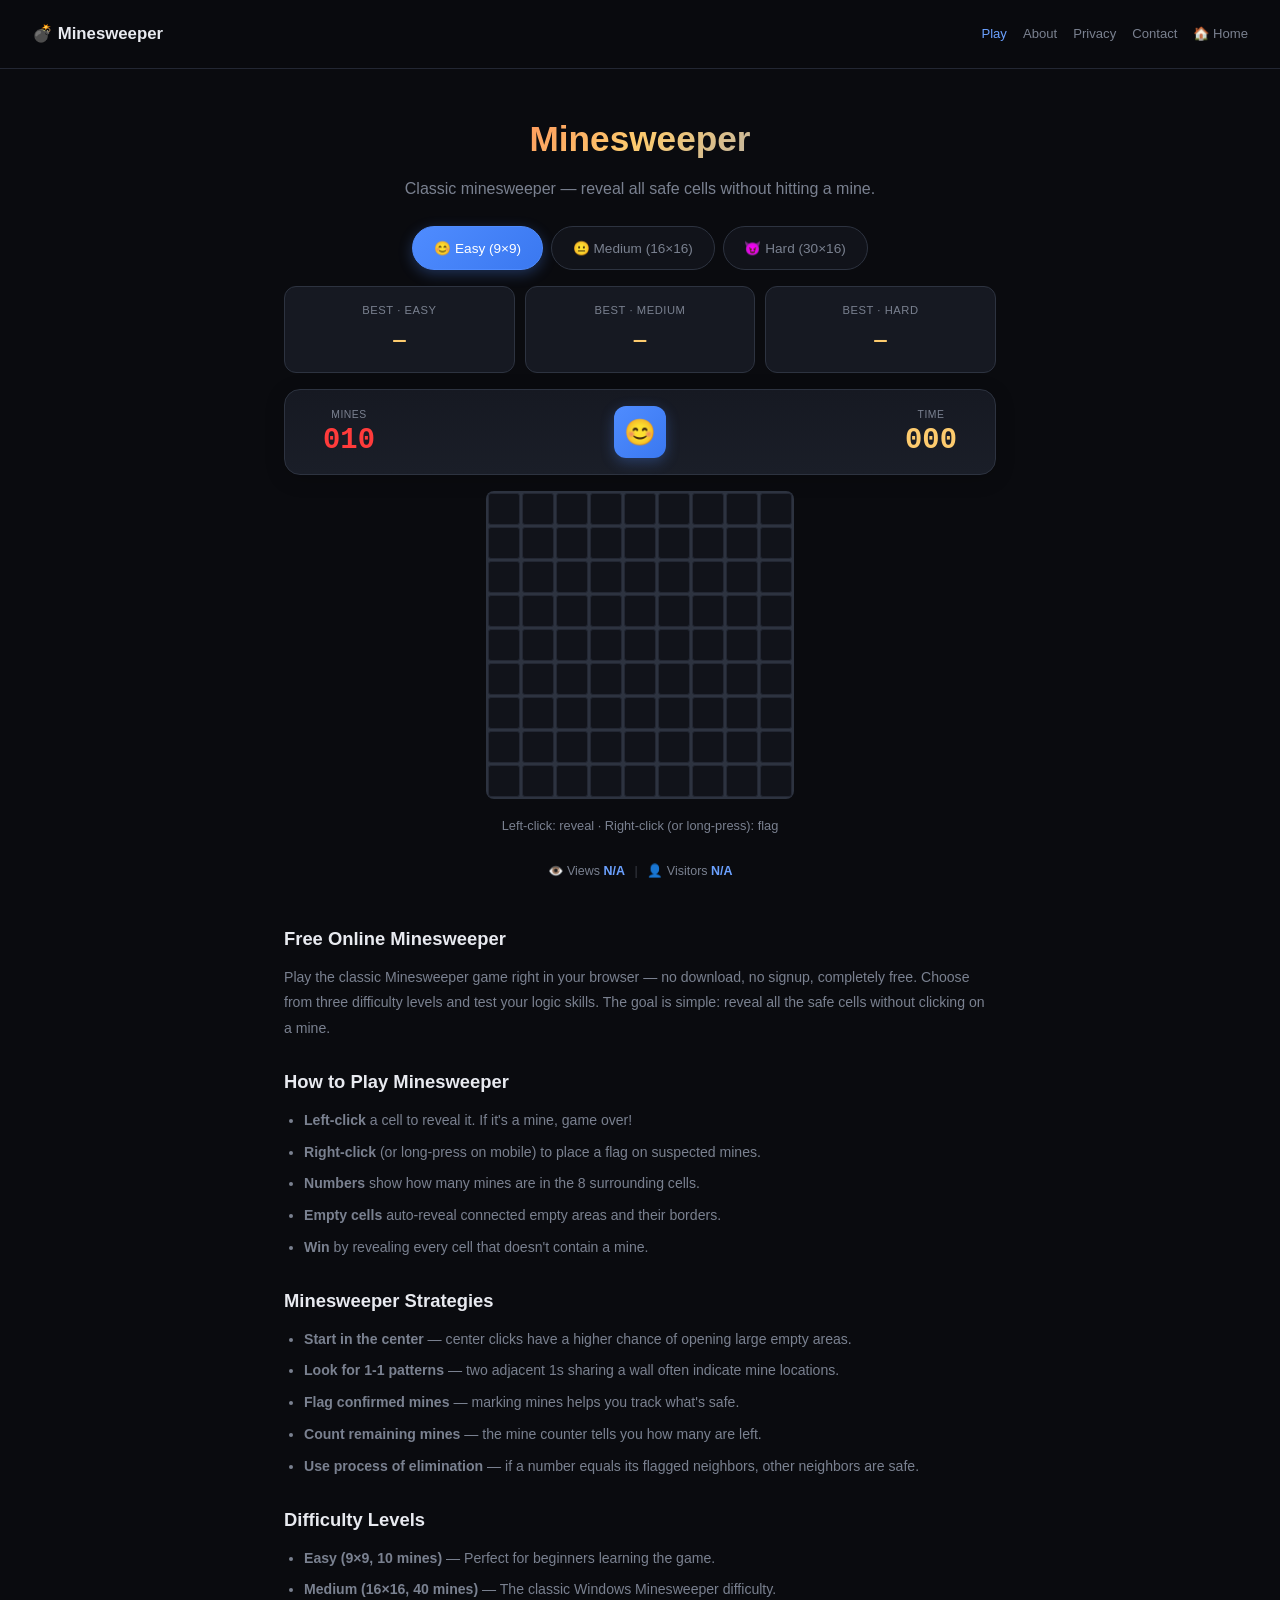
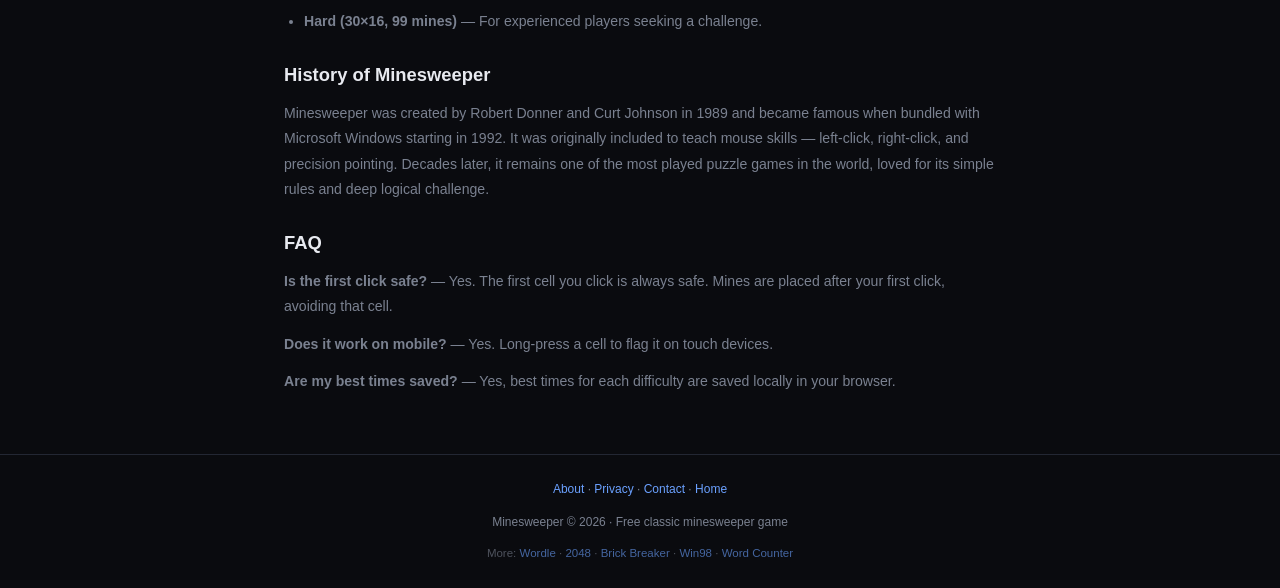
==== index.html @ c1b08ad4 "Fix ad empty space: controlled height + cross-origin iframe check" ====
<!DOCTYPE html>
<html lang="en">
<head>
    <meta charset="UTF-8">
    <link rel="preconnect" href="https://pagead2.googlesyndication.com">
    <link rel="dns-prefetch" href="https://pagead2.googlesyndication.com">
    <link rel="preconnect" href="https://api.counterapi.dev">
    <link rel="dns-prefetch" href="https://api.counterapi.dev">
    <meta name="viewport" content="width=device-width, initial-scale=1.0">
    <meta name="theme-color" content="#0a0b0f">
    <meta name="description" content="Play Minesweeper free online — classic minesweeper game with 3 difficulty levels. Left-click to reveal, right-click to flag mines. No download, no signup, works in your browser.">
    <meta name="keywords" content="minesweeper, play minesweeper, minesweeper online, minesweeper free, classic minesweeper, minesweeper game, play minesweeper online, mine sweeper">
    <meta name="robots" content="index, follow">
    <link rel="canonical" href="https://jimmywithfiona.com/minesweeper/">
    <link rel="icon" type="image/svg+xml" href="favicon.svg">
<link rel="apple-touch-icon" href="apple-touch-icon.png">    <script async src="https://pagead2.googlesyndication.com/pagead/js/adsbygoogle.js?client=ca-pub-1840337371416691" crossorigin="anonymous"></script>
    <meta property="og:type" content="website">
    <meta property="og:site_name" content="Minesweeper">
    <meta property="og:title" content="Minesweeper — Play Classic Minesweeper Free Online">
    <meta property="og:description" content="Play the classic minesweeper game free. 3 difficulty levels, timer, flag mines, auto-reveal. No download.">
    <meta property="og:url" content="https://jimmywithfiona.com/minesweeper/">
    <meta property="og:image" content="https://jimmywithfiona.com/minesweeper/og.png">
    <meta property="og:locale" content="en_US">
    <meta name="twitter:card" content="summary_large_image">
    <meta name="twitter:title" content="Minesweeper — Play Classic Minesweeper Free">
    <meta name="twitter:description" content="Play classic minesweeper online. 3 levels, timer, flag mines. Free.">
    <meta name="twitter:image" content="https://jimmywithfiona.com/minesweeper/og.png">
    <title>Minesweeper — Play Classic Minesweeper Free Online | No Download</title>
    <link rel="stylesheet" href="css/style.css">
    <script type="application/ld+json">
    {"@context":"https://schema.org","@type":"WebApplication","name":"Minesweeper","url":"https://jimmywithfiona.com/minesweeper/","description":"Free online classic minesweeper game. 3 difficulty levels, timer, flag mines, auto-reveal empty cells.","applicationCategory":"GameApplication","operatingSystem":"Any (Web Browser)","offers":{"@type":"Offer","price":"0","priceCurrency":"USD"}}
    </script>
    <script type="application/ld+json">
    {"@context":"https://schema.org","@type":"FAQPage","mainEntity":[
        {"@type":"Question","name":"How do you play Minesweeper?","acceptedAnswer":{"@type":"Answer","text":"Left-click to reveal a cell. If it's a mine, you lose. If it shows a number, that's how many mines are adjacent. Right-click to flag cells you think are mines. Reveal all non-mine cells to win."}},
        {"@type":"Question","name":"What do the numbers mean in Minesweeper?","acceptedAnswer":{"@type":"Answer","text":"Each number shows how many mines are in the 8 adjacent cells. Use these numbers to deduce where mines are hidden."}},
        {"@type":"Question","name":"What happens when I click an empty cell?","acceptedAnswer":{"@type":"Answer","text":"If a cell has zero adjacent mines, it automatically reveals all connected empty cells and their number borders. This is called a flood fill."}},
        {"@type":"Question","name":"Is this Minesweeper free?","acceptedAnswer":{"@type":"Answer","text":"Yes, completely free. No signup, no download. Play in your browser on desktop or mobile."}}
    ]}
    </script>
    <script type="application/ld+json">
    {"@context":"https://schema.org","@type":"BreadcrumbList","itemListElement":[{"@type":"ListItem","position":1,"name":"Home","item":"https://jimmywithfiona.com/"},{"@type":"ListItem","position":2,"name":"Minesweeper","item":"https://jimmywithfiona.com/minesweeper/"}]}
    </script>
</head>
<body>
<nav class="navbar">
    <a class="brand" href="/minesweeper/">💣 Minesweeper</a>
    <div class="nav-links">
        <a href="/minesweeper/" class="active">Play</a>
        <a href="about.html">About</a>
        <a href="privacy.html">Privacy</a>
        <a href="contact.html">Contact</a>
        <a href="/">🏠 Home</a>
    </div>
</nav>
<main>
<!-- AdSense Ad Unit -->
<ins class="adsbygoogle"
     style="display:block;max-height:280px;overflow:hidden;min-height:0"
     data-ad-client="ca-pub-1840337371416691"
     data-ad-slot="5549785669"
     data-ad-format="auto"
     data-full-width-responsive="true"></ins>
<script>
     (adsbygoogle = window.adsbygoogle || []).push({});
     window.addEventListener('load',function(){setTimeout(function(){document.querySelectorAll('ins.adsbygoogle[data-ad-slot="5549785669"]').forEach(function(el){try{var ifr=el.querySelector('iframe');if(ifr){var ib=ifr.contentWindow.document.body;if(!ib||ib.scrollHeight<10){el.style.display='none';}}}catch(e){var r=el.getBoundingClientRect();if(r.height<10){el.style.display='none';}}});},6000);});
</script>


    <h1>Minesweeper</h1>
    <p class="subtitle">Classic minesweeper — reveal all safe cells without hitting a mine.</p>

    <div class="diff-btns">
        <button class="diff-btn active" onclick="setDifficulty('easy',this)">😊 Easy (9×9)</button>
        <button class="diff-btn" onclick="setDifficulty('medium',this)">😐 Medium (16×16)</button>
        <button class="diff-btn" onclick="setDifficulty('hard',this)">😈 Hard (30×16)</button>
    </div>

    <div class="best-times">
        <div class="best-card"><div class="label">Best · Easy</div><div class="value" id="bestEasy">—</div></div>
        <div class="best-card"><div class="label">Best · Medium</div><div class="value" id="bestMedium">—</div></div>
        <div class="best-card"><div class="label">Best · Hard</div><div class="value" id="bestHard">—</div></div>
    </div>

    <div class="game-header">
        <div class="counter"><div class="label">Mines</div><div class="value" id="mineCount">010</div></div>
        <button class="reset-btn" onclick="newGame()" id="resetBtn" title="New Game">😊</button>
        <div class="counter timer"><div class="label">Time</div><div class="value" id="timer">000</div></div>
    </div>

    <div class="board-wrap"><div class="board" id="board"></div></div>

    <div class="status" id="status">
        <div class="title" id="statusTitle"></div>
        <div class="detail" id="statusDetail"></div>
    </div>

    <p style="text-align:center;color:var(--dim);font-size:.8rem;margin-bottom:1rem;">Left-click: reveal · Right-click (or long-press): flag</p>

    <div class="stats-footer">👁️ Views <strong id="pv">-</strong><span class="stat-divider">|</span>👤 Visitors <strong id="uv">-</strong></div>

    <div class="seo-section">
        <h2>Free Online Minesweeper</h2>
        <p>Play the classic Minesweeper game right in your browser — no download, no signup, completely free. Choose from three difficulty levels and test your logic skills. The goal is simple: reveal all the safe cells without clicking on a mine.</p>
        <h2>How to Play Minesweeper</h2>
        <ul>
            <li><strong>Left-click</strong> a cell to reveal it. If it's a mine, game over!</li>
            <li><strong>Right-click</strong> (or long-press on mobile) to place a flag on suspected mines.</li>
            <li><strong>Numbers</strong> show how many mines are in the 8 surrounding cells.</li>
            <li><strong>Empty cells</strong> auto-reveal connected empty areas and their borders.</li>
            <li><strong>Win</strong> by revealing every cell that doesn't contain a mine.</li>
        </ul>
        <h2>Minesweeper Strategies</h2>
        <ul>
            <li><strong>Start in the center</strong> — center clicks have a higher chance of opening large empty areas.</li>
            <li><strong>Look for 1-1 patterns</strong> — two adjacent 1s sharing a wall often indicate mine locations.</li>
            <li><strong>Flag confirmed mines</strong> — marking mines helps you track what's safe.</li>
            <li><strong>Count remaining mines</strong> — the mine counter tells you how many are left.</li>
            <li><strong>Use process of elimination</strong> — if a number equals its flagged neighbors, other neighbors are safe.</li>
        </ul>
        <h2>Difficulty Levels</h2>
        <ul>
            <li><strong>Easy (9×9, 10 mines)</strong> — Perfect for beginners learning the game.</li>
            <li><strong>Medium (16×16, 40 mines)</strong> — The classic Windows Minesweeper difficulty.</li>
            <li><strong>Hard (30×16, 99 mines)</strong> — For experienced players seeking a challenge.</li>
        </ul>
        <h2>History of Minesweeper</h2>
        <p>Minesweeper was created by Robert Donner and Curt Johnson in 1989 and became famous when bundled with Microsoft Windows starting in 1992. It was originally included to teach mouse skills — left-click, right-click, and precision pointing. Decades later, it remains one of the most played puzzle games in the world, loved for its simple rules and deep logical challenge.</p>
        <h2>FAQ</h2>
        <p><strong>Is the first click safe?</strong> — Yes. The first cell you click is always safe. Mines are placed after your first click, avoiding that cell.</p>
        <p><strong>Does it work on mobile?</strong> — Yes. Long-press a cell to flag it on touch devices.</p>
        <p><strong>Are my best times saved?</strong> — Yes, best times for each difficulty are saved locally in your browser.</p>
    </div>
</main>
<footer>
    <p><a href="about.html">About</a> · <a href="privacy.html">Privacy</a> · <a href="contact.html">Contact</a> · <a href="/">Home</a></p>
    <p style="margin-top:0.4rem;">Minesweeper © 2026 · Free classic minesweeper game</p>
    <div style="margin-top:0.6rem;font-size:0.72rem;opacity:0.6;">More: <a href="/wordle/">Wordle</a> · <a href="/game-2048/">2048</a> · <a href="/brick-breaker/">Brick Breaker</a> · <a href="/win98-simulator/">Win98</a> · <a href="/word-counter/">Word Counter</a></div>
</footer>
<script src="js/counter.js" defer></script>
<script>
const DIFFS = {
    easy:   { rows: 9,  cols: 9,  mines: 10 },
    medium: { rows: 16, cols: 16, mines: 40 },
    hard:   { rows: 16, cols: 30, mines: 99 },
};

let diff = "easy";
let rows, cols, mineCount;
let grid = [];
let revealed = [];
let flagged = [];
let gameOver = false;
let firstClick = true;
let flagsPlaced = 0;
let revealedCount = 0;
let timerInterval = null;
let startTime = null;
let elapsed = 0;

const board = document.getElementById("board");
const mineDisplay = document.getElementById("mineCount");
const timerDisplay = document.getElementById("timer");
const resetBtn = document.getElementById("resetBtn");

function setDifficulty(d, btn) {
    diff = d;
    document.querySelectorAll(".diff-btn").forEach(b => b.classList.remove("active"));
    btn.classList.add("active");
    newGame();
}

function newGame() {
    const cfg = DIFFS[diff];
    rows = cfg.rows; cols = cfg.cols; mineCount = cfg.mines;
    grid = []; revealed = []; flagged = [];
    gameOver = false; firstClick = true;
    flagsPlaced = 0; revealedCount = 0;
    elapsed = 0;
    clearInterval(timerInterval);
    timerDisplay.textContent = "000";
    mineDisplay.textContent = String(mineCount).padStart(3, "0");
    resetBtn.textContent = "😊";
    document.getElementById("status").classList.remove("show", "win", "lose");

    for (let r = 0; r < rows; r++) {
        grid[r] = []; revealed[r] = []; flagged[r] = [];
        for (let c = 0; c < cols; c++) {
            grid[r][c] = 0; revealed[r][c] = false; flagged[r][c] = false;
        }
    }
    renderBoard();
    loadBestTimes();
}

function placeMines(safeR, safeC) {
    let placed = 0;
    while (placed < mineCount) {
        const r = Math.floor(Math.random() * rows);
        const c = Math.floor(Math.random() * cols);
        if (grid[r][c] === -1) continue;
        if (Math.abs(r - safeR) <= 1 && Math.abs(c - safeC) <= 1) continue;
        grid[r][c] = -1;
        placed++;
    }
    for (let r = 0; r < rows; r++) {
        for (let c = 0; c < cols; c++) {
            if (grid[r][c] === -1) continue;
            let count = 0;
            for (let dr = -1; dr <= 1; dr++) {
                for (let dc = -1; dc <= 1; dc++) {
                    const nr = r + dr, nc = c + dc;
                    if (nr >= 0 && nr < rows && nc >= 0 && nc < cols && grid[nr][nc] === -1) count++;
                }
            }
            grid[r][c] = count;
        }
    }
}

function renderBoard() {
    board.innerHTML = "";
    board.style.gridTemplateColumns = "repeat(" + cols + ", auto)";
    for (let r = 0; r < rows; r++) {
        for (let c = 0; c < cols; c++) {
            const cell = document.createElement("div");
            cell.className = "cell";
            cell.dataset.r = r;
            cell.dataset.c = c;
            updateCell(cell, r, c);
            cell.addEventListener("click", e => handleClick(r, c));
            cell.addEventListener("contextmenu", e => { e.preventDefault(); handleFlag(r, c); });
            let pressTimer = null;
            cell.addEventListener("touchstart", e => {
                pressTimer = setTimeout(() => { handleFlag(r, c); pressTimer = null; }, 400);
            });
            cell.addEventListener("touchend", e => { if (pressTimer) { clearTimeout(pressTimer); pressTimer = null; } });
            board.appendChild(cell);
        }
    }
}

function updateCell(cell, r, c) {
    cell.className = "cell";
    cell.textContent = "";
    if (flagged[r][c]) {
        cell.classList.add("flagged");
    } else if (revealed[r][c]) {
        cell.classList.add("revealed");
        if (grid[r][c] === -1) {
            cell.classList.add("mine");
        } else if (grid[r][c] === 0) {
            cell.classList.add("empty");
        } else {
            cell.classList.add("n" + grid[r][c]);
            cell.textContent = grid[r][c];
        }
    }
}

function handleClick(r, c) {
    if (gameOver || flagged[r][c]) return;
    if (firstClick) {
        firstClick = false;
        placeMines(r, c);
        startTimer();
    }
    if (grid[r][c] === -1) {
        reveal(r, c);
        loseGame(r, c);
        return;
    }
    floodFill(r, c);
    renderAll();
    checkWin();
}

function handleFlag(r, c) {
    if (gameOver || revealed[r][c]) return;
    flagged[r][c] = !flagged[r][c];
    flagsPlaced += flagged[r][c] ? 1 : -1;
    mineDisplay.textContent = String(mineCount - flagsPlaced).padStart(3, "0");
    const cell = board.children[r * cols + c];
    updateCell(cell, r, c);
}

function reveal(r, c) {
    if (r < 0 || r >= rows || c < 0 || c >= cols) return;
    if (revealed[r][c] || flagged[r][c]) return;
    revealed[r][c] = true;
    revealedCount++;
}

function floodFill(r, c) {
    const stack = [[r, c]];
    while (stack.length) {
        const [cr, cc] = stack.pop();
        if (cr < 0 || cr >= rows || cc < 0 || cc >= cols) continue;
        if (revealed[cr][cc] || flagged[cr][cc]) continue;
        reveal(cr, cc);
        if (grid[cr][cc] === 0) {
            for (let dr = -1; dr <= 1; dr++) {
                for (let dc = -1; dc <= 1; dc++) {
                    if (dr === 0 && dc === 0) continue;
                    stack.push([cr + dr, cc + dc]);
                }
            }
        }
    }
}

function renderAll() {
    for (let r = 0; r < rows; r++) {
        for (let c = 0; c < cols; c++) {
            const cell = board.children[r * cols + c];
            updateCell(cell, r, c);
        }
    }
}

function startTimer() {
    startTime = Date.now();
    timerInterval = setInterval(() => {
        elapsed = Math.floor((Date.now() - startTime) / 1000);
        timerDisplay.textContent = String(Math.min(elapsed, 999)).padStart(3, "0");
    }, 1000);
}

function checkWin() {
    if (revealedCount === rows * cols - mineCount) {
        winGame();
    }
}

function winGame() {
    gameOver = true;
    clearInterval(timerInterval);
    resetBtn.textContent = "😎";
    for (let r = 0; r < rows; r++) {
        for (let c = 0; c < cols; c++) {
            if (grid[r][c] === -1 && !flagged[r][c]) {
                flagged[r][c] = true;
            }
        }
    }
    flagsPlaced = mineCount;
    mineDisplay.textContent = "000";
    renderAll();
    saveBestTime();
    const status = document.getElementById("status");
    document.getElementById("statusTitle").textContent = "🎉 You Win!";
    document.getElementById("statusDetail").textContent = "Time: " + elapsed + "s · " + diff.charAt(0).toUpperCase() + diff.slice(1);
    status.classList.add("show", "win");
}

function loseGame(explodeR, explodeC) {
    gameOver = true;
    clearInterval(timerInterval);
    resetBtn.textContent = "😵";
    for (let r = 0; r < rows; r++) {
        for (let c = 0; c < cols; c++) {
            if (grid[r][c] === -1 && !flagged[r][c]) {
                revealed[r][c] = true;
            }
            if (flagged[r][c] && grid[r][c] !== -1) {
                revealed[r][c] = true;
            }
        }
    }
    renderAll();
    const explodedCell = board.children[explodeR * cols + explodeC];
    explodedCell.classList.add("exploded");
    const status = document.getElementById("status");
    document.getElementById("statusTitle").textContent = "💥 Game Over";
    document.getElementById("statusDetail").textContent = "You hit a mine! Click 😵 to try again.";
    status.classList.add("show", "lose");
}

function saveBestTime() {
    const key = "mine_best_" + diff;
    const best = parseInt(localStorage.getItem(key) || "999");
    if (elapsed < best) {
        localStorage.setItem(key, elapsed);
    }
    loadBestTimes();
}

function loadBestTimes() {
    ["easy", "medium", "hard"].forEach(d => {
        const best = localStorage.getItem("mine_best_" + d);
        const el = document.getElementById("best" + d.charAt(0).toUpperCase() + d.slice(1));
        if (el) el.textContent = best ? best + "s" : "—";
    });
}

newGame();
</script>
</body>
</html>
---- css/style.css ----
*{margin:0;padding:0;box-sizing:border-box}
:root{--bg:#0a0b0f;--bg2:#11131a;--card:#161922;--card2:#1a1e28;--border:#232733;--border2:#2d3340;--text:#e8eaf0;--dim:#7a8190;--accent:#4f8cff;--hover:#6ba1ff;--green:#2ecc71;--red:#ff3b3b;--gold:#fdcb6e;--r:16px;
--c1:#4f8cff;--c2:#2ecc71;--c3:#ff3b3b;--c4:#9b59b6;--c5:#fdcb6e;--c6:#1abc9c;--c7:#e8eaf0;--c8:#7a8190}
body{font-family:-apple-system,BlinkMacSystemFont,"Segoe UI",Roboto,sans-serif;background:var(--bg);color:var(--text);min-height:100vh;line-height:1.7;overflow-x:hidden}
.navbar{display:flex;justify-content:space-between;align-items:center;padding:.75rem 2rem;border-bottom:1px solid var(--border);position:sticky;top:0;background:rgba(10,11,15,.92);backdrop-filter:blur(12px);z-index:50}
.navbar .brand{font-weight:800;color:var(--text);text-decoration:none;font-size:1.05rem;display:flex;align-items:center;gap:.4rem}
.navbar .nav-links{display:flex;gap:1rem}
.navbar .nav-links a{color:var(--dim);text-decoration:none;font-size:.82rem;transition:color .2s;min-height:44px;display:inline-flex;align-items:center}
.navbar .nav-links a:hover,.navbar .nav-links a.active{color:var(--hover)}
main{max-width:760px;margin:0 auto;padding:2.5rem 1.5rem 3rem}
h1{font-size:2.2rem;margin-bottom:.4rem;text-align:center;background:linear-gradient(135deg,#ff3b3b,#fdcb6e,#4f8cff);-webkit-background-clip:text;-webkit-text-fill-color:transparent;background-clip:text}
.subtitle{color:var(--dim);font-size:1rem;margin-bottom:1.5rem;text-align:center}
h2{font-size:1.15rem;margin:1.5rem 0 .6rem;color:var(--hover)}
p{margin-bottom:.75rem}a{color:var(--hover)}
ul{margin:0 0 1rem 1.25rem}li{margin-bottom:.4rem}

/* Difficulty buttons */
.diff-btns{display:flex;gap:.5rem;flex-wrap:wrap;justify-content:center;margin-bottom:1rem}
.diff-btn{background:var(--bg2);border:1px solid var(--border2);border-radius:999px;padding:.5rem 1.3rem;font-size:.85rem;color:var(--dim);cursor:pointer;transition:all .15s;font-family:inherit;min-height:44px;display:inline-flex;align-items:center}
.diff-btn:hover{border-color:var(--accent);color:var(--text)}
.diff-btn.active{background:linear-gradient(135deg,var(--accent),#3a78f0);border-color:var(--accent);color:#fff;box-shadow:0 4px 14px rgba(79,140,255,.3)}

/* Game header */
.game-header{background:linear-gradient(180deg,var(--card),var(--card2));border:1px solid var(--border2);border-radius:var(--r);padding:1rem 1.5rem;display:flex;justify-content:space-between;align-items:center;margin-bottom:1rem;box-shadow:0 4px 20px rgba(0,0,0,.2)}
.counter{display:flex;flex-direction:column;align-items:center;min-width:80px}
.counter .label{font-size:.65rem;color:var(--dim);text-transform:uppercase;letter-spacing:.05em}
.counter .value{font-size:1.8rem;font-weight:800;font-variant-numeric:tabular-nums;color:var(--red);font-family:"Courier New",monospace;line-height:1.2}
.counter.timer .value{color:var(--gold)}
.reset-btn{background:linear-gradient(135deg,var(--accent),#3a78f0);color:#fff;border:none;border-radius:12px;width:52px;height:52px;font-size:1.6rem;cursor:pointer;transition:transform .1s,box-shadow .15s;display:flex;align-items:center;justify-content:center;box-shadow:0 4px 14px rgba(79,140,255,.3)}
.reset-btn:hover{box-shadow:0 6px 20px rgba(79,140,255,.45)}
.reset-btn:active{transform:scale(.93)}

/* Board */
.board-wrap{display:flex;justify-content:center;margin-bottom:1rem;overflow-x:auto}
.board{display:grid;gap:2px;background:var(--border2);padding:2px;border-radius:8px;user-select:none}
.cell{width:32px;height:32px;background:var(--bg2);border:1px solid var(--border);border-radius:3px;display:flex;align-items:center;justify-content:center;font-size:1rem;font-weight:800;font-family:"Courier New",monospace;cursor:pointer;transition:background .1s;position:relative}
.cell:hover:not(.revealed):not(.flagged){background:var(--card)}
.cell.revealed{background:var(--card);cursor:default;border-color:transparent}
.cell.revealed.empty{background:rgba(255,255,255,.02)}
.cell.mine{background:var(--red)}
.cell.mine.exploded{background:#ff6b6b;animation:explode .3s}
.cell.flagged::after{content:"🚩";font-size:.8rem}
.cell.questioned::after{content:"❓";font-size:.7rem}
.cell.n1{color:var(--c1)}.cell.n2{color:var(--c2)}.cell.n3{color:var(--c3)}.cell.n4{color:var(--c4)}.cell.n5{color:var(--c5)}.cell.n6{color:var(--c6)}.cell.n7{color:var(--c7)}.cell.n8{color:var(--c8)}
@keyframes explode{0%{transform:scale(1)}50%{transform:scale(1.2)}100%{transform:scale(1)}}

/* Status */
.status{background:var(--card);border:1px solid var(--border2);border-radius:var(--r);padding:1rem 1.5rem;text-align:center;margin-bottom:1rem;display:none}
.status.show{display:block;animation:fade .2s}
.status.win{border-color:var(--green);background:linear-gradient(135deg,rgba(46,204,113,.1),transparent)}
.status.lose{border-color:var(--red);background:linear-gradient(135deg,rgba(255,59,59,.1),transparent)}
.status .title{font-size:1.3rem;font-weight:800}
.status.win .title{color:var(--green)}.status.lose .title{color:var(--red)}
.status .detail{color:var(--dim);font-size:.85rem;margin-top:.25rem}

/* Best times */
.best-times{display:grid;grid-template-columns:repeat(3,1fr);gap:.6rem;margin-bottom:1rem}
.best-card{background:var(--card);border:1px solid var(--border2);border-radius:12px;padding:.85rem;text-align:center}
.best-card .label{font-size:.7rem;color:var(--dim);text-transform:uppercase;letter-spacing:.05em}
.best-card .value{font-size:1.3rem;font-weight:800;color:var(--gold);font-variant-numeric:tabular-nums;font-family:"Courier New",monospace;margin-top:.2rem}

.btn{background:linear-gradient(135deg,var(--accent),#3a78f0);color:#fff;border:none;border-radius:10px;padding:.65rem 1.5rem;font-size:.88rem;font-weight:600;cursor:pointer;transition:transform .1s,box-shadow .15s;font-family:inherit;min-height:44px;box-shadow:0 4px 14px rgba(79,140,255,.3)}
.btn:hover{box-shadow:0 6px 20px rgba(79,140,255,.45)}
.btn:active{transform:scale(.97)}

.stats-footer{text-align:center;margin:1.5rem 0;font-size:.78rem;color:var(--dim)}
.stats-footer strong{color:var(--hover);font-variant-numeric:tabular-nums}
.stat-divider{margin:0 .6rem;opacity:.4}
footer{text-align:center;padding:1.5rem 2rem;color:var(--dim);font-size:.75rem;border-top:1px solid var(--border)}
footer a{color:var(--hover);text-decoration:none}
.seo-section{color:var(--dim);font-size:.88rem;margin-top:2.5rem;line-height:1.8}
.seo-section h2{color:var(--text)}

@keyframes fade{0%{opacity:0}100%{opacity:1}}

@media(max-width:600px){
  main{padding:2rem 1rem 3rem}
  h1{font-size:1.7rem}
  .cell{width:28px;height:28px;font-size:.9rem}
  .navbar{padding:.75rem 1rem}
  .navbar .nav-links{gap:.6rem}
  .game-header{padding:.75rem 1rem}
  .counter .value{font-size:1.5rem}
}
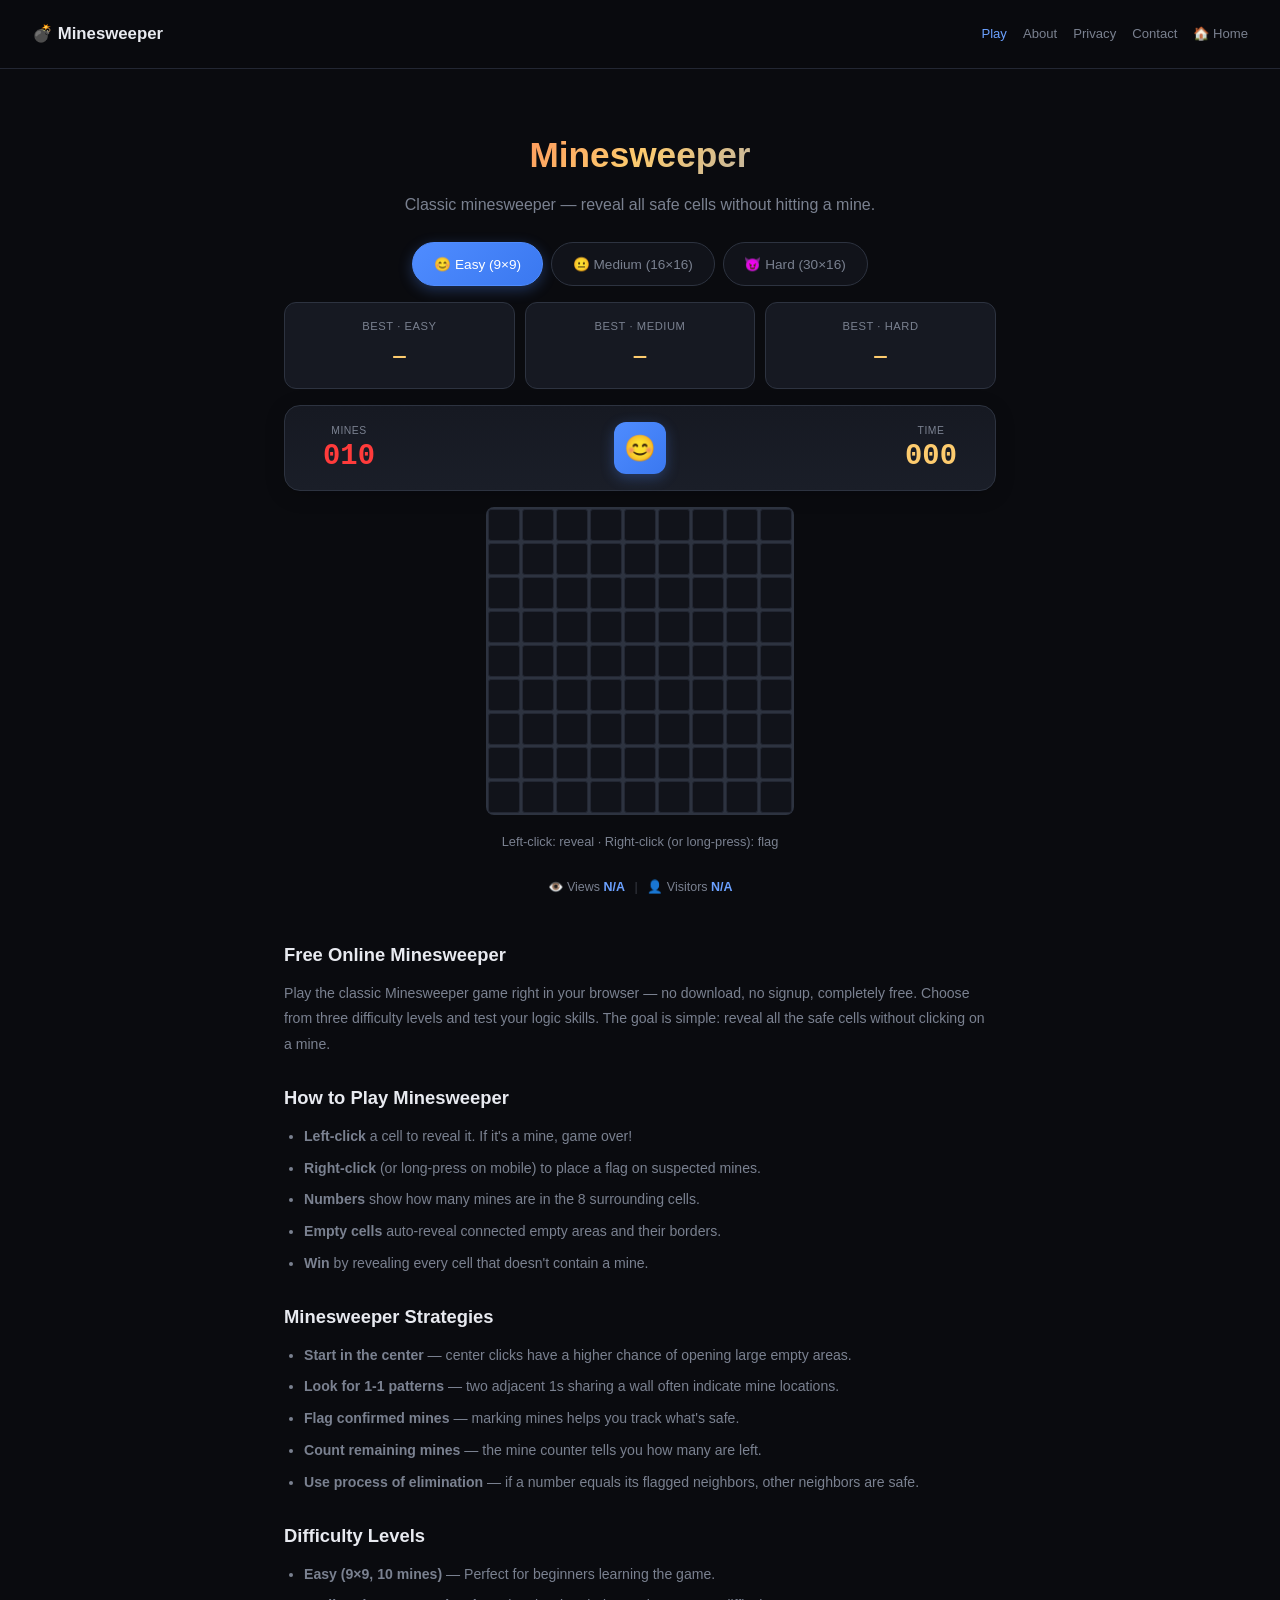
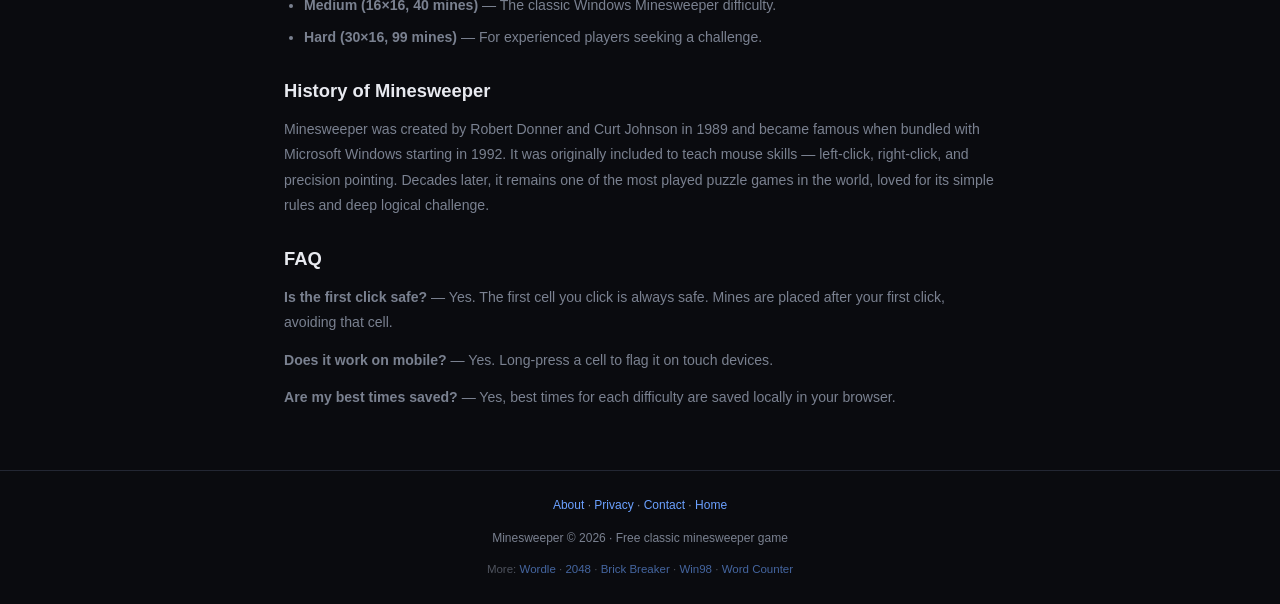
==== commit b9a59211: "Fix ad space: wrap ad in collapsible container, hide when empty after 8s" ====
--- a/index.html
+++ b/index.html
@@ -55,16 +55,18 @@
 </nav>
 <main>
 <!-- AdSense Ad Unit -->
+<div class="ad-container" style="text-align:center;min-height:0;max-height:120px;overflow:hidden;transition:max-height .3s;margin:0 0 1rem;">
 <ins class="adsbygoogle"
-     style="display:block;max-height:280px;overflow:hidden;min-height:0"
+     style="display:block"
      data-ad-client="ca-pub-1840337371416691"
      data-ad-slot="5549785669"
      data-ad-format="auto"
      data-full-width-responsive="true"></ins>
 <script>
      (adsbygoogle = window.adsbygoogle || []).push({});
-     window.addEventListener('load',function(){setTimeout(function(){document.querySelectorAll('ins.adsbygoogle[data-ad-slot="5549785669"]').forEach(function(el){try{var ifr=el.querySelector('iframe');if(ifr){var ib=ifr.contentWindow.document.body;if(!ib||ib.scrollHeight<10){el.style.display='none';}}}catch(e){var r=el.getBoundingClientRect();if(r.height<10){el.style.display='none';}}});},6000);});
+     setTimeout(function(){var c=document.querySelector('.ad-container');if(!c)return;var ins=c.querySelector('ins.adsbygoogle');var ifr=ins&&ins.querySelector('iframe');if(!ifr){c.style.display='none';return;}ifr.addEventListener('load',function(){try{var b=ifr.contentWindow.document.body;if(!b||b.scrollHeight<15){c.style.maxHeight='0';c.style.margin='0';}}catch(e){}});setTimeout(function(){try{var b=ifr.contentWindow.document.body;if(!b||b.scrollHeight<15){c.style.maxHeight='0';c.style.margin='0';}}catch(e){var r=ifr.getBoundingClientRect();if(r.height<15){c.style.maxHeight='0';c.style.margin='0';}}},8000);},3000);
 </script>
+</div>
 
 
     <h1>Minesweeper</h1>
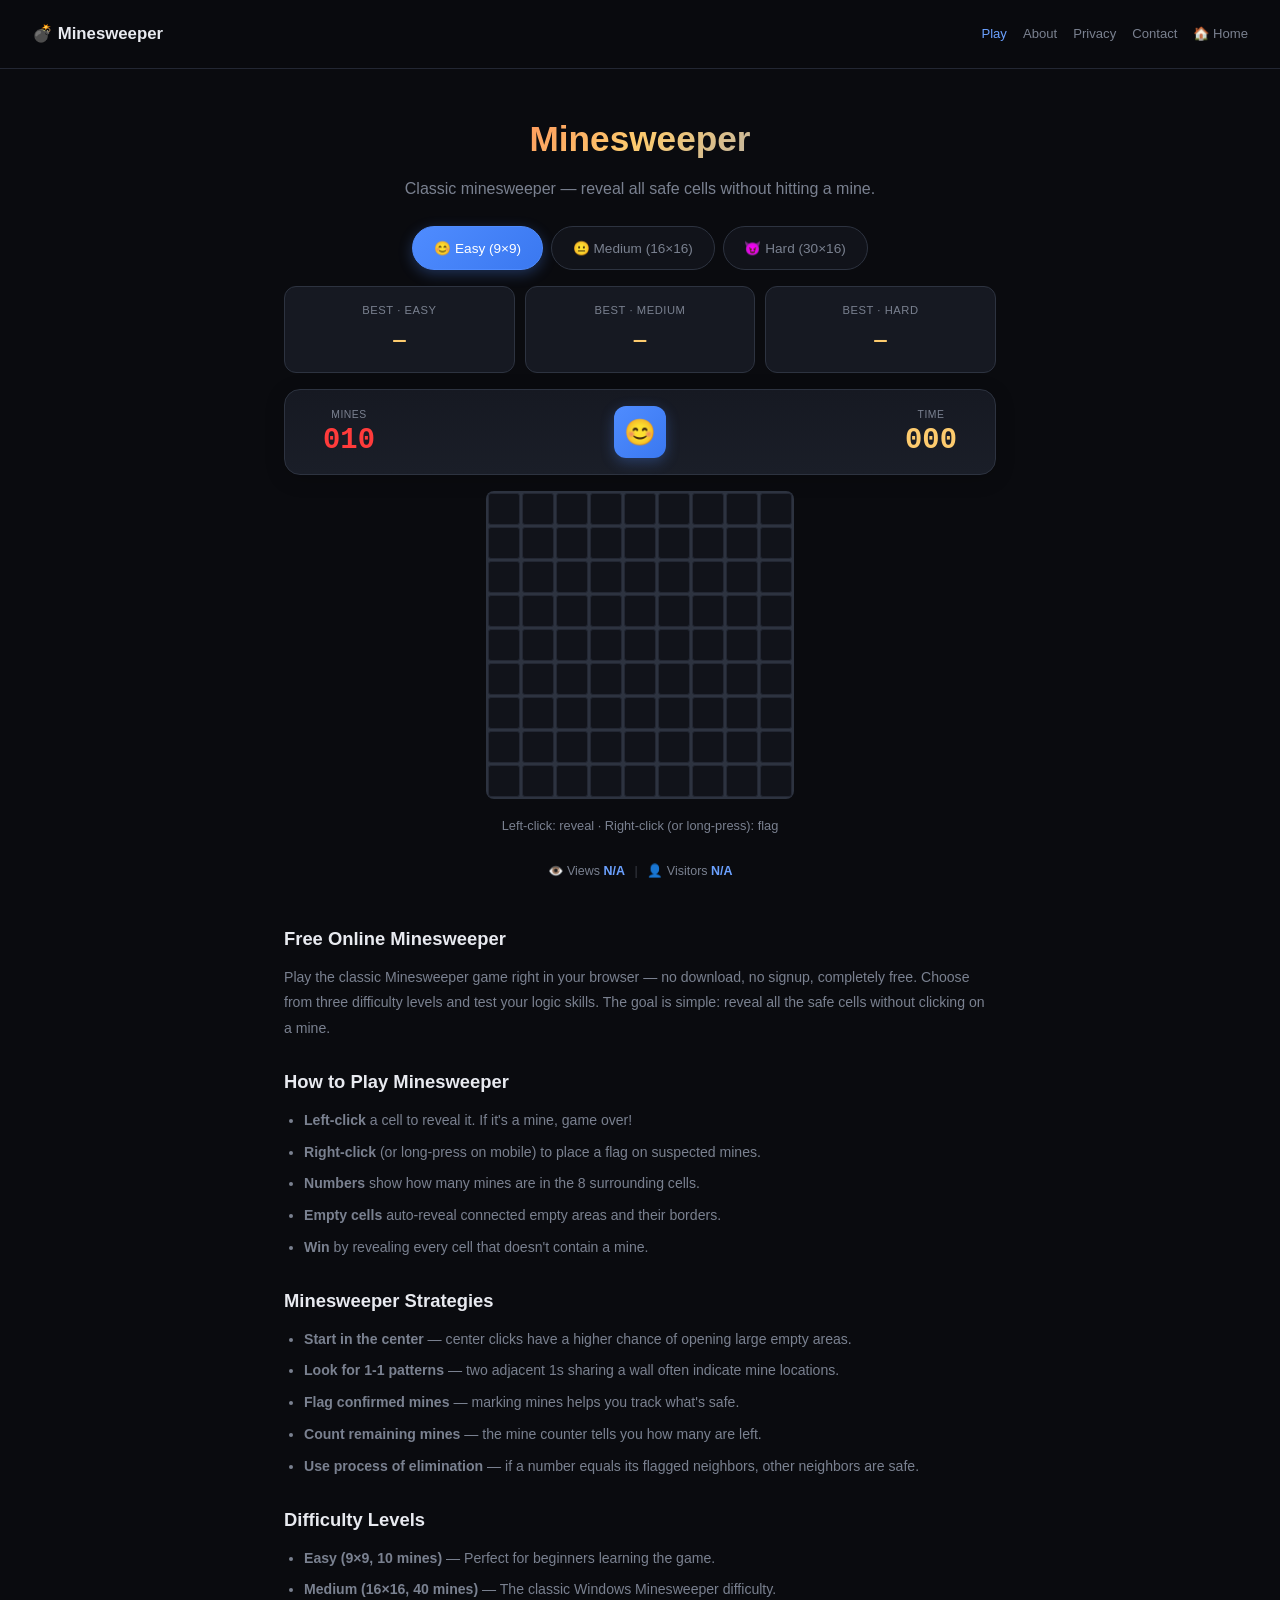
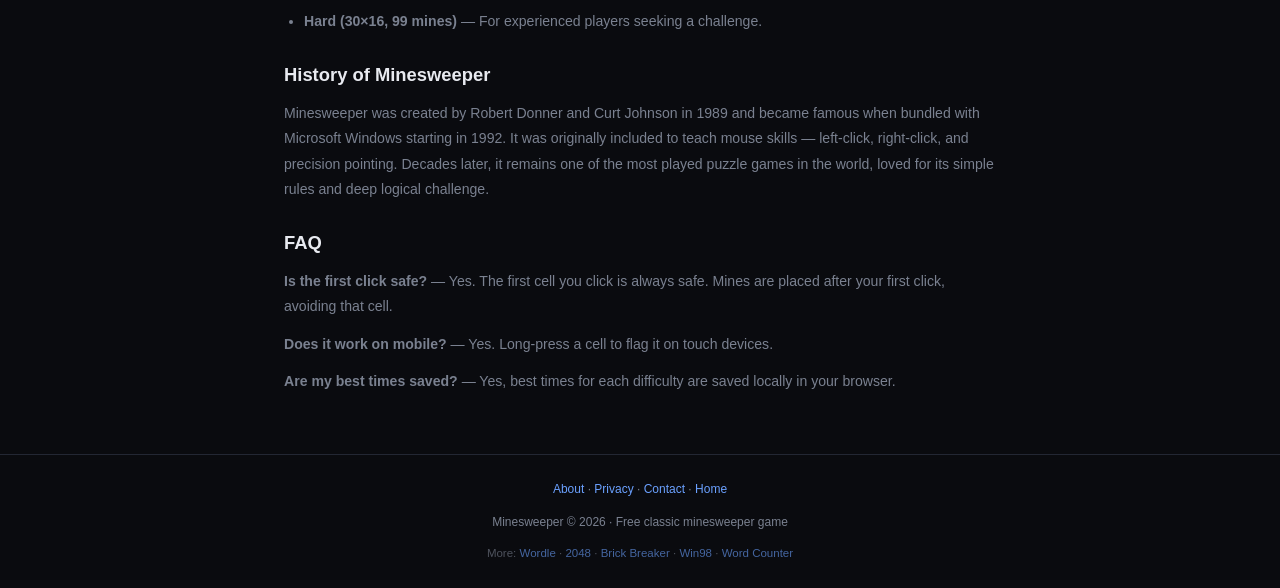
==== commit a78f7c2f: "Simplify ad code to standard AdSense, remove collapse hacks" ====
--- a/index.html
+++ b/index.html
@@ -55,7 +55,6 @@
 </nav>
 <main>
 <!-- AdSense Ad Unit -->
-<div class="ad-container" style="text-align:center;min-height:0;max-height:120px;overflow:hidden;transition:max-height .3s;margin:0 0 1rem;">
 <ins class="adsbygoogle"
      style="display:block"
      data-ad-client="ca-pub-1840337371416691"
@@ -64,9 +63,7 @@
      data-full-width-responsive="true"></ins>
 <script>
      (adsbygoogle = window.adsbygoogle || []).push({});
-     setTimeout(function(){var c=document.querySelector('.ad-container');if(!c)return;var ins=c.querySelector('ins.adsbygoogle');var ifr=ins&&ins.querySelector('iframe');if(!ifr){c.style.display='none';return;}ifr.addEventListener('load',function(){try{var b=ifr.contentWindow.document.body;if(!b||b.scrollHeight<15){c.style.maxHeight='0';c.style.margin='0';}}catch(e){}});setTimeout(function(){try{var b=ifr.contentWindow.document.body;if(!b||b.scrollHeight<15){c.style.maxHeight='0';c.style.margin='0';}}catch(e){var r=ifr.getBoundingClientRect();if(r.height<15){c.style.maxHeight='0';c.style.margin='0';}}},8000);},3000);
 </script>
-</div>
 
 
     <h1>Minesweeper</h1>
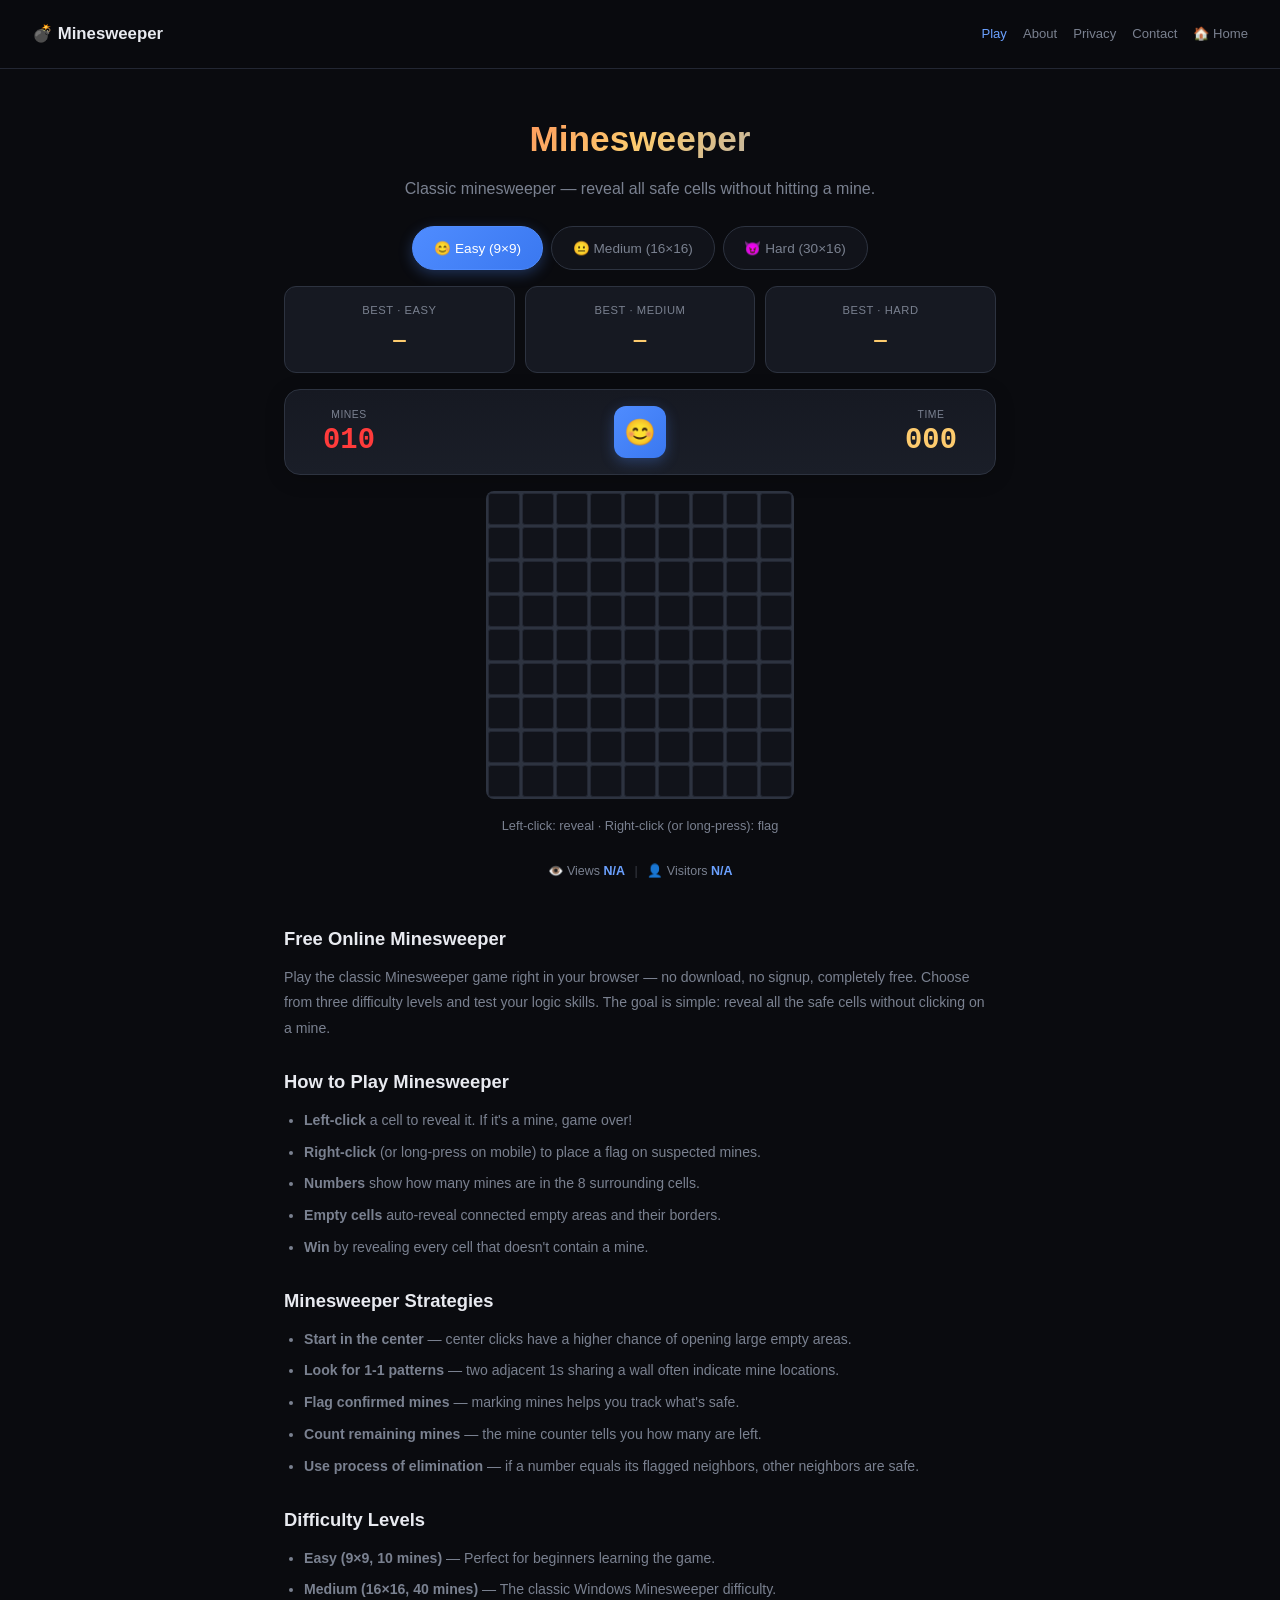
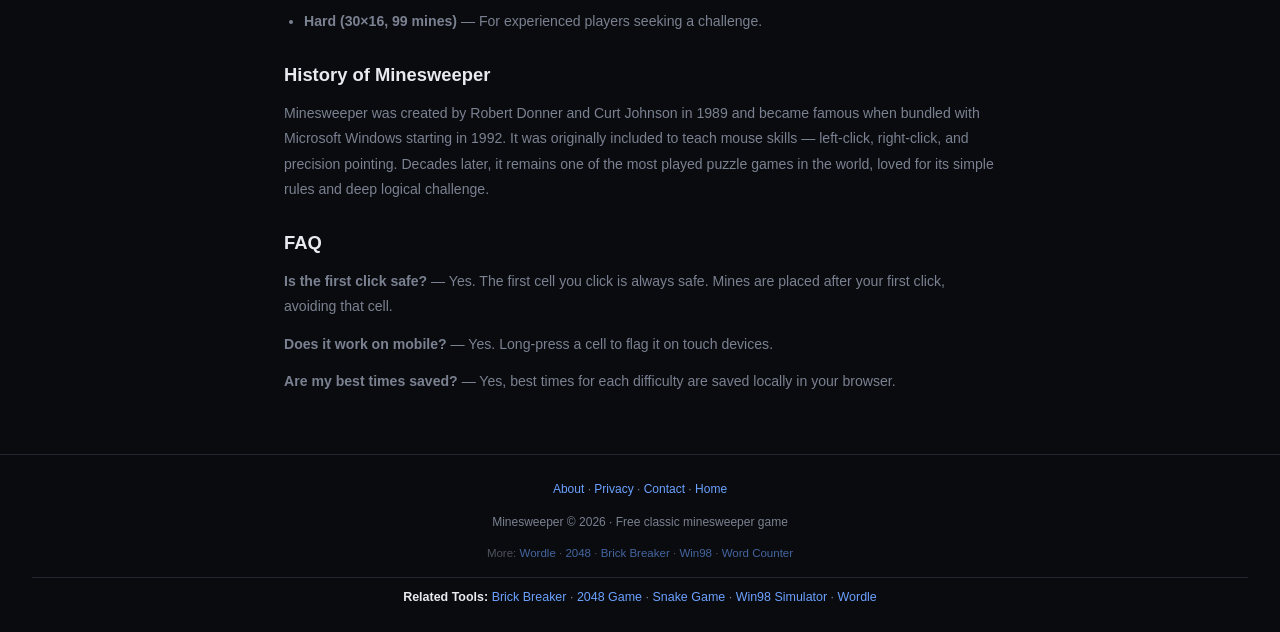
==== commit ef5181b6: "SEO: Organization + BreadcrumbList + VideoGame schema" ====
--- a/index.html
+++ b/index.html
@@ -8,7 +8,7 @@
     <link rel="dns-prefetch" href="https://api.counterapi.dev">
     <meta name="viewport" content="width=device-width, initial-scale=1.0">
     <meta name="theme-color" content="#0a0b0f">
-    <meta name="description" content="Play Minesweeper free online — classic minesweeper game with 3 difficulty levels. Left-click to reveal, right-click to flag mines. No download, no signup, works in your browser.">
+    <meta name="description" content="Play Minesweeper free online. Classic game with 3 difficulty levels, flag, flood-fill. No download, no signup, works in your browser.">
     <meta name="keywords" content="minesweeper, play minesweeper, minesweeper online, minesweeper free, classic minesweeper, minesweeper game, play minesweeper online, mine sweeper">
     <meta name="robots" content="index, follow">
     <link rel="canonical" href="https://jimmywithfiona.com/minesweeper/">
@@ -17,15 +17,15 @@
     <meta property="og:type" content="website">
     <meta property="og:site_name" content="Minesweeper">
     <meta property="og:title" content="Minesweeper — Play Classic Minesweeper Free Online">
-    <meta property="og:description" content="Play the classic minesweeper game free. 3 difficulty levels, timer, flag mines, auto-reveal. No download.">
+    <meta property="og:description" content="Play Minesweeper free online. Classic game with 3 difficulty levels, flag, flood-fill. No download, no signup, works in your browser.">
     <meta property="og:url" content="https://jimmywithfiona.com/minesweeper/">
     <meta property="og:image" content="https://jimmywithfiona.com/minesweeper/og.png">
     <meta property="og:locale" content="en_US">
     <meta name="twitter:card" content="summary_large_image">
     <meta name="twitter:title" content="Minesweeper — Play Classic Minesweeper Free">
-    <meta name="twitter:description" content="Play classic minesweeper online. 3 levels, timer, flag mines. Free.">
+    <meta name="twitter:description" content="Play Minesweeper free online. Classic game with 3 difficulty levels, flag, flood-fill. No download, no signup, works in your browser.">
     <meta name="twitter:image" content="https://jimmywithfiona.com/minesweeper/og.png">
-    <title>Minesweeper — Play Classic Minesweeper Free Online | No Download</title>
+    <title>Minesweeper — Play Classic Game Free Online</title>
     <link rel="stylesheet" href="css/style.css">
     <script type="application/ld+json">
     {"@context":"https://schema.org","@type":"WebApplication","name":"Minesweeper","url":"https://jimmywithfiona.com/minesweeper/","description":"Free online classic minesweeper game. 3 difficulty levels, timer, flag mines, auto-reveal empty cells.","applicationCategory":"GameApplication","operatingSystem":"Any (Web Browser)","offers":{"@type":"Offer","price":"0","priceCurrency":"USD"}}
@@ -41,6 +41,12 @@
     <script type="application/ld+json">
     {"@context":"https://schema.org","@type":"BreadcrumbList","itemListElement":[{"@type":"ListItem","position":1,"name":"Home","item":"https://jimmywithfiona.com/"},{"@type":"ListItem","position":2,"name":"Minesweeper","item":"https://jimmywithfiona.com/minesweeper/"}]}
     </script>
+
+<script type="application/ld+json">{"@context":"https://schema.org","@type":"Organization","name":"JimmyWithFiona","url":"https://jimmywithfiona.com/","logo":"https://jimmywithfiona.com/og.png","description":"Free online tools, games, and daily content","sameAs":["https://github.com/JimmyLLLL"]}</script>
+
+<script type="application/ld+json">{"@context":"https://schema.org","@type":"BreadcrumbList","itemListElement":[{"@type":"ListItem","position":1,"name":"Home","item":"https://jimmywithfiona.com/"},{"@type":"ListItem","position":2,"name":"Games","item":"https://jimmywithfiona.com/games/"},{"@type":"ListItem","position":3,"name":"Minesweeper","item":"https://jimmywithfiona.com/minesweeper/"}]}</script>
+
+<script type="application/ld+json">{"@context":"https://schema.org","@type":"VideoGame","name":"Minesweeper","url":"https://jimmywithfiona.com/minesweeper/","applicationCategory":"Game","operatingSystem":"Any (Web Browser)","offers":{"@type":"Offer","price":"0","priceCurrency":"USD"},"publisher":{"@type":"Organization","name":"JimmyWithFiona","url":"https://jimmywithfiona.com/"}}</script>
 </head>
 <body>
 <nav class="navbar">
@@ -54,17 +60,6 @@
     </div>
 </nav>
 <main>
-<!-- AdSense Ad Unit -->
-<ins class="adsbygoogle"
-     style="display:block"
-     data-ad-client="ca-pub-1840337371416691"
-     data-ad-slot="5549785669"
-     data-ad-format="auto"
-     data-full-width-responsive="true"></ins>
-<script>
-     (adsbygoogle = window.adsbygoogle || []).push({});
-</script>
-
 
     <h1>Minesweeper</h1>
     <p class="subtitle">Classic minesweeper — reveal all safe cells without hitting a mine.</p>
@@ -130,11 +125,22 @@
         <p><strong>Does it work on mobile?</strong> — Yes. Long-press a cell to flag it on touch devices.</p>
         <p><strong>Are my best times saved?</strong> — Yes, best times for each difficulty are saved locally in your browser.</p>
     </div>
+<!-- AdSense Ad Unit -->
+<ins class="adsbygoogle"
+     style="display:block"
+     data-ad-client="ca-pub-1840337371416691"
+     data-ad-slot="5549785669"
+     data-ad-format="auto"
+     data-full-width-responsive="true"></ins>
+<script>
+     (adsbygoogle = window.adsbygoogle || []).push({});
+</script>
 </main>
 <footer>
     <p><a href="about.html">About</a> · <a href="privacy.html">Privacy</a> · <a href="contact.html">Contact</a> · <a href="/">Home</a></p>
     <p style="margin-top:0.4rem;">Minesweeper © 2026 · Free classic minesweeper game</p>
     <div style="margin-top:0.6rem;font-size:0.72rem;opacity:0.6;">More: <a href="/wordle/">Wordle</a> · <a href="/game-2048/">2048</a> · <a href="/brick-breaker/">Brick Breaker</a> · <a href="/win98-simulator/">Win98</a> · <a href="/word-counter/">Word Counter</a></div>
+<div class="related-tools" style="margin-top:0.8rem;font-size:0.78rem;color:var(--text-dim,#7a8190);padding-top:0.6rem;border-top:1px solid var(--border,#232733);"><strong style="color:var(--text,#e8eaf0);">Related Tools:</strong> <a href="https://jimmywithfiona.com/brick-breaker/">Brick Breaker</a> · <a href="https://jimmywithfiona.com/game-2048/">2048 Game</a> · <a href="https://jimmywithfiona.com/snake-game/">Snake Game</a> · <a href="https://jimmywithfiona.com/win98-simulator/">Win98 Simulator</a> · <a href="https://jimmywithfiona.com/wordle/">Wordle</a></div>
 </footer>
 <script src="js/counter.js" defer></script>
 <script>
